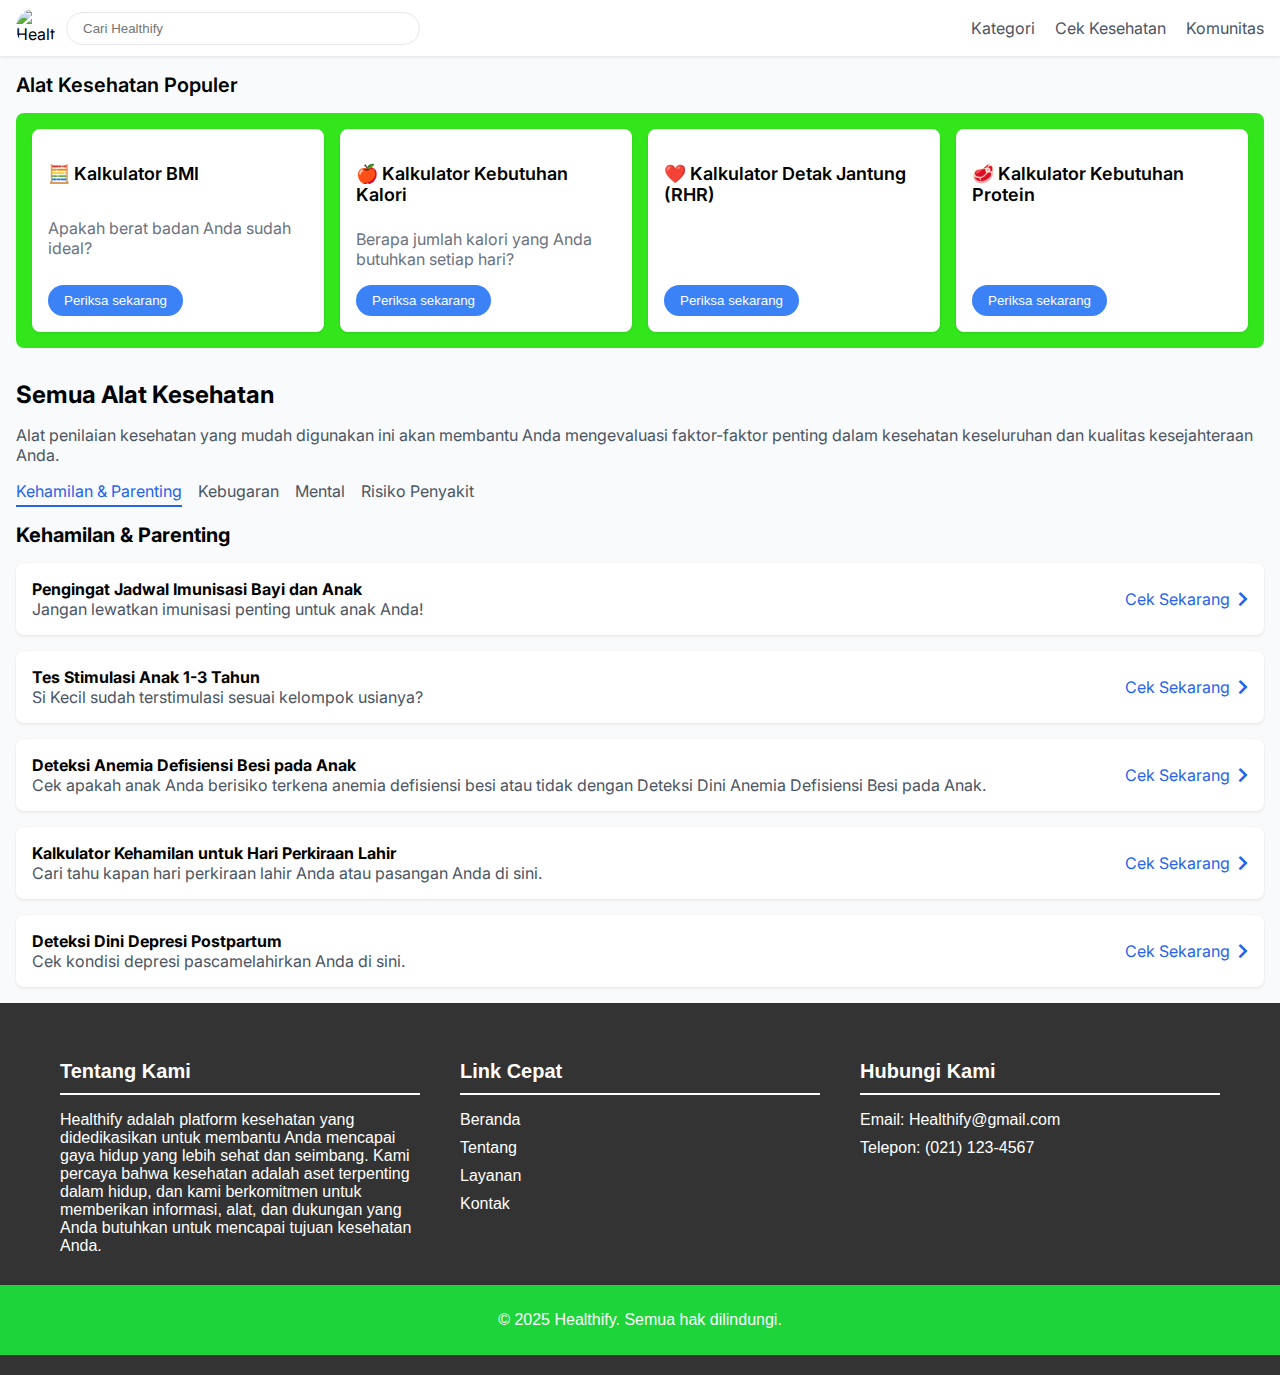
==== index.html @ 62775135 "Add files via upload" ====
<!DOCTYPE html>
<html lang="id">
<head>
    <meta charset="UTF-8">
    <meta name="viewport" content="width=device-width, initial-scale=1.0">
    <title>Health Tools</title>
    <link rel="stylesheet" href="style.css">
    <link href="https://cdnjs.cloudflare.com/ajax/libs/font-awesome/5.15.3/css/all.min.css" rel="stylesheet">
    <link href="https://fonts.googleapis.com/css2?family=Inter:wght@400;600&display=swap" rel="stylesheet">
</head>
<body>
    <header>
        <div class="container header-content">
            <div class="search-container">
                <img alt="Healthify logo" src="./Assets/healthify.png">
                <input placeholder="Cari Healthify" type="text">
            </div>
            <nav>
                <a href="#">Kategori</a>
                <a href="#">Cek Kesehatan</a>
                <a href="#">Komunitas</a>
            </nav>
        </div>
    </header>

    <main class="container">
        <section class="popular-tools">
            <h2>Alat Kesehatan Populer</h2>
            <div class="tools-container">
                <div class="tool-card">
                    <h3>🧮 Kalkulator BMI</h3>
                    <p>Apakah berat badan Anda sudah ideal?</p>
                    <a href="bmi.html">
                        <button>Periksa sekarang</button>
                    </a>
                    
                </div>
                <div class="tool-card">
                    <h3>🍎 Kalkulator Kebutuhan Kalori</h3>
                    <p>Berapa jumlah kalori yang Anda butuhkan setiap hari?</p>
                    <a href="bmr.html">
                        <button>Periksa sekarang</button>
                    </a>
                </div>
                <div class="tool-card">
                    <h3>❤️ Kalkulator Detak Jantung (RHR)</h3>
                    <a href="rhr.html">
                        <button>Periksa sekarang</button>
                    </a>
                </div>
                <div class="tool-card">
                    <h3>🥩 Kalkulator Kebutuhan Protein</h3>
                    <a href="protein.html">
                        <button>Periksa sekarang</button>
                    </a>
                </div>
            </div>
        </section>

        <div class="container2">
            <h1>Semua Alat Kesehatan</h1>
            <p>Alat penilaian kesehatan yang mudah digunakan ini akan membantu Anda mengevaluasi faktor-faktor penting dalam kesehatan keseluruhan dan kualitas kesejahteraan Anda.</p>
            <div class="tabs">
                <a href="#" class="active">Kehamilan &amp; Parenting</a>
                <a href="#">Kebugaran</a>
                <a href="#">Mental</a>
                <a href="#">Risiko Penyakit</a>
            </div>
            <h2>Kehamilan &amp; Parenting</h2>
            <div class="cardar">
                <div class="flex">
                    <div>
                        <h3>Pengingat Jadwal Imunisasi Bayi dan Anak</h3>
                        <p>Jangan lewatkan imunisasi penting untuk anak Anda!</p>
                    </div>
                </div>
                <a href="#">Cek Sekarang <i class="fas fa-chevron-right"></i></a>
            </div>
            <div class="cardar">
                <div class="flex">
                    <div>
                        <h3>Tes Stimulasi Anak 1-3 Tahun</h3>
                        <p>Si Kecil sudah terstimulasi sesuai kelompok usianya?</p>
                    </div>
                </div>
                <a href="#">Cek Sekarang <i class="fas fa-chevron-right"></i></a>
            </div>
            <div class="cardar">
                <div class="flex">
                    <div>
                        <h3>Deteksi Anemia Defisiensi Besi pada Anak</h3>
                        <p>Cek apakah anak Anda berisiko terkena anemia defisiensi besi atau tidak dengan Deteksi Dini Anemia Defisiensi Besi pada Anak.</p>
                    </div>
                </div>
                <a href="#">Cek Sekarang <i class="fas fa-chevron-right"></i></a>
            </div>
            <div class="cardar">
                <div class="flex">
                    <div>
                        <h3>Kalkulator Kehamilan untuk Hari Perkiraan Lahir</h3>
                        <p>Cari tahu kapan hari perkiraan lahir Anda atau pasangan Anda di sini.</p>
                    </div>
                </div>
                <a href="#">Cek Sekarang <i class="fas fa-chevron-right"></i></a>
            </div>
            <div class="cardar">
                <div class="flex">
                    <div>
                        <h3>Deteksi Dini Depresi Postpartum</h3>
                        <p>Cek kondisi depresi pascamelahirkan Anda di sini.</p>
                    </div>
                </div>
                <a href="#">Cek Sekarang <i class="fas fa-chevron-right"></i></a>
            </div>
        </div>
    </main>

    <footer>
        <div class="footer-container">
            <div class="footer-section about">
                <h2>Tentang Kami</h2>
                <p>Healthify adalah platform kesehatan yang didedikasikan untuk membantu Anda mencapai gaya hidup yang lebih sehat dan seimbang. Kami percaya bahwa kesehatan adalah aset terpenting dalam hidup, dan kami berkomitmen untuk memberikan informasi, alat, dan dukungan yang Anda butuhkan untuk mencapai tujuan kesehatan Anda.</p>
            </div>
            <div class="footer-section links">
                <h2>Link Cepat</h2>
                <ul>
                    <li><a href="#">Beranda</a></li>
                    <li><a href="#">Tentang</a></li>
                    <li><a href="#">Layanan</a></li>
                    <li><a href="#">Kontak</a></li>
                </ul>
            </div>
            <div class="footer-section contact">
                <h2>Hubungi Kami</h2>
                <p>Email: Healthify@gmail.com</p>
                <p>Telepon: (021) 123-4567</p>
            </div>
        </div>
        <div class="footer-bottom">
            <p>&copy; 2025 Healthify. Semua hak dilindungi.</p>
        </div>
    </footer>


    
    <script src="script.js"></script>
</body>
</html>
---- style.css ----
body {
    font-family: 'Inter', sans-serif;
    background-color: #F9FAFB;
    margin: 0;
    padding: 0;
}

.container {
    max-width: 100%;
    margin: 0 auto;
    padding: 0 16px;
}

header {
    background-color: #FFFFFF;
    box-shadow: 0 1px 3px rgba(0, 0, 0, 0.1);
    padding: 8px 0;
}

.header-content {
    display: flex;
    justify-content: space-between;
    align-items: center;
}

.search-container {
    display: flex;
    align-items: center;
    gap: 10px;
}

.search-container img {
    height: 40px;
    width: 40px;
    border-radius: 50%;
}

.search-container input {
    border: 1px solid #E5E7EB;
    border-radius: 9999px;
    padding: 8px 16px;
    width: 320px;
}

nav a {
    color: #4B5563;
    margin-left: 16px;
    text-decoration: none;
}

nav img {
    height: 40px;
    width: 40px;
    border-radius: 50%;
}

main {
    padding: 32px 0;
}

h2 {
    font-size: 1.25rem;
    font-weight: 600;
    margin-bottom: 16px;
}

.popular-tools, .all-tools {
    margin-bottom: 32px;
}

.popular-tools .tools-container, .all-tools .tools-container {
    background-color: #32e61b;
    padding: 16px;
    border-radius: 8px;
    display: flex;
    gap: 16px;

}

.tool-card {
    background-color: #FFFFFF;
    padding: 16px;
    border-radius: 8px;
    box-shadow: 0 1px 3px rgba(0, 0, 0, 0.1);
    flex: 1;
    display: flex;
    flex-direction: column; /* Susun elemen secara vertikal */
    justify-content: space-between; /* Pastikan tombol tetap di bawah */
    text-align: left; /* Pastikan teks sejajar ke kiri */
    min-height: 100%; /* Pastikan tinggi card konsisten */
}

.tool-card button {
    background-color: #3B82F6;
    color: #FFFFFF;
    padding: 8px 16px;
    border: none;
    border-radius: 9999px;
    cursor: pointer;
    align-self: flex-end; /* Pindahkan tombol ke kanan */
    margin-top: auto; /* Pastikan tombol tetap di bawah */
}


.tool-card h3 {
    font-size: 1.125rem;
    font-weight: 600;
    margin-bottom: 8px;
}

.tool-card p {
    color: #6B7280;
    margin-bottom: 16px;
}

.tool-card button {
    background-color: #3B82F6;
    color: #FFFFFF;
    padding: 8px 16px;
    border: none;
    border-radius: 9999px;
    cursor: pointer;
}


.container2 h1 {
    font-size: 24px;
    font-weight: bold;
    margin-bottom: 8px;
}
.container2 p {
    color: #4b5563;
    margin-bottom: 16px;
}
.container2 .tabs {
    display: flex;
    gap: 16px;
    margin-bottom: 16px;
}
.container2 .tabs a {
    color: #4b5563;
    text-decoration: none;
    padding-bottom: 4px;
}
.container2 .tabs a.active {
    color: #2563eb;
    border-bottom: 2px solid #2563eb;
}
.container2 h2 {
    font-size: 20px;
    font-weight: bold;
    margin-bottom: 16px;
}
.container2 .cardar {
    background-color: #ffffff;
    padding: 16px;
    border-radius: 8px;
    box-shadow: 0 1px 3px rgba(0, 0, 0, 0.1);
    display: flex;
    justify-content: space-between;
    align-items: center;
    margin-bottom: 16px;
}

.container2 .cardar h3 {
    font-size: 16px;
    font-weight: bold;
    margin: 0;
}
.container2 .cardar p {
    color: #4b5563;
    margin: 0;
}
.container2 .cardar a {
    color: #2563eb;
    text-decoration: none;
    display: flex;
    align-items: center;
}
.container2 .cardar a i {
    margin-left: 8px;
}


footer {
    background-color: #333;
    color: #fff;
    padding: 20px 0;
    font-family: Arial, sans-serif;
}

.footer-container {
    display: flex;
    justify-content: space-around;
    max-width: 1200px;
    margin: 0 auto;
}

.footer-section {
    flex: 1;
    padding: 20px;
}

.footer-section h2 {
    border-bottom: 2px solid #fff;
    padding-bottom: 10px;
}

.footer-section p {
    margin: 10px 0;
}

.footer-section ul {
    list-style-type: none;
    padding: 0;
}

.footer-section ul li {
    margin: 10px 0;
}

.footer-section ul li a {
    color: #fff;
    text-decoration: none;
}

.footer-section ul li a:hover {
    text-decoration: underline;
}

.footer-bottom {
    text-align: center;
    padding: 10px 0;
    background-color: #1dd43b;
}
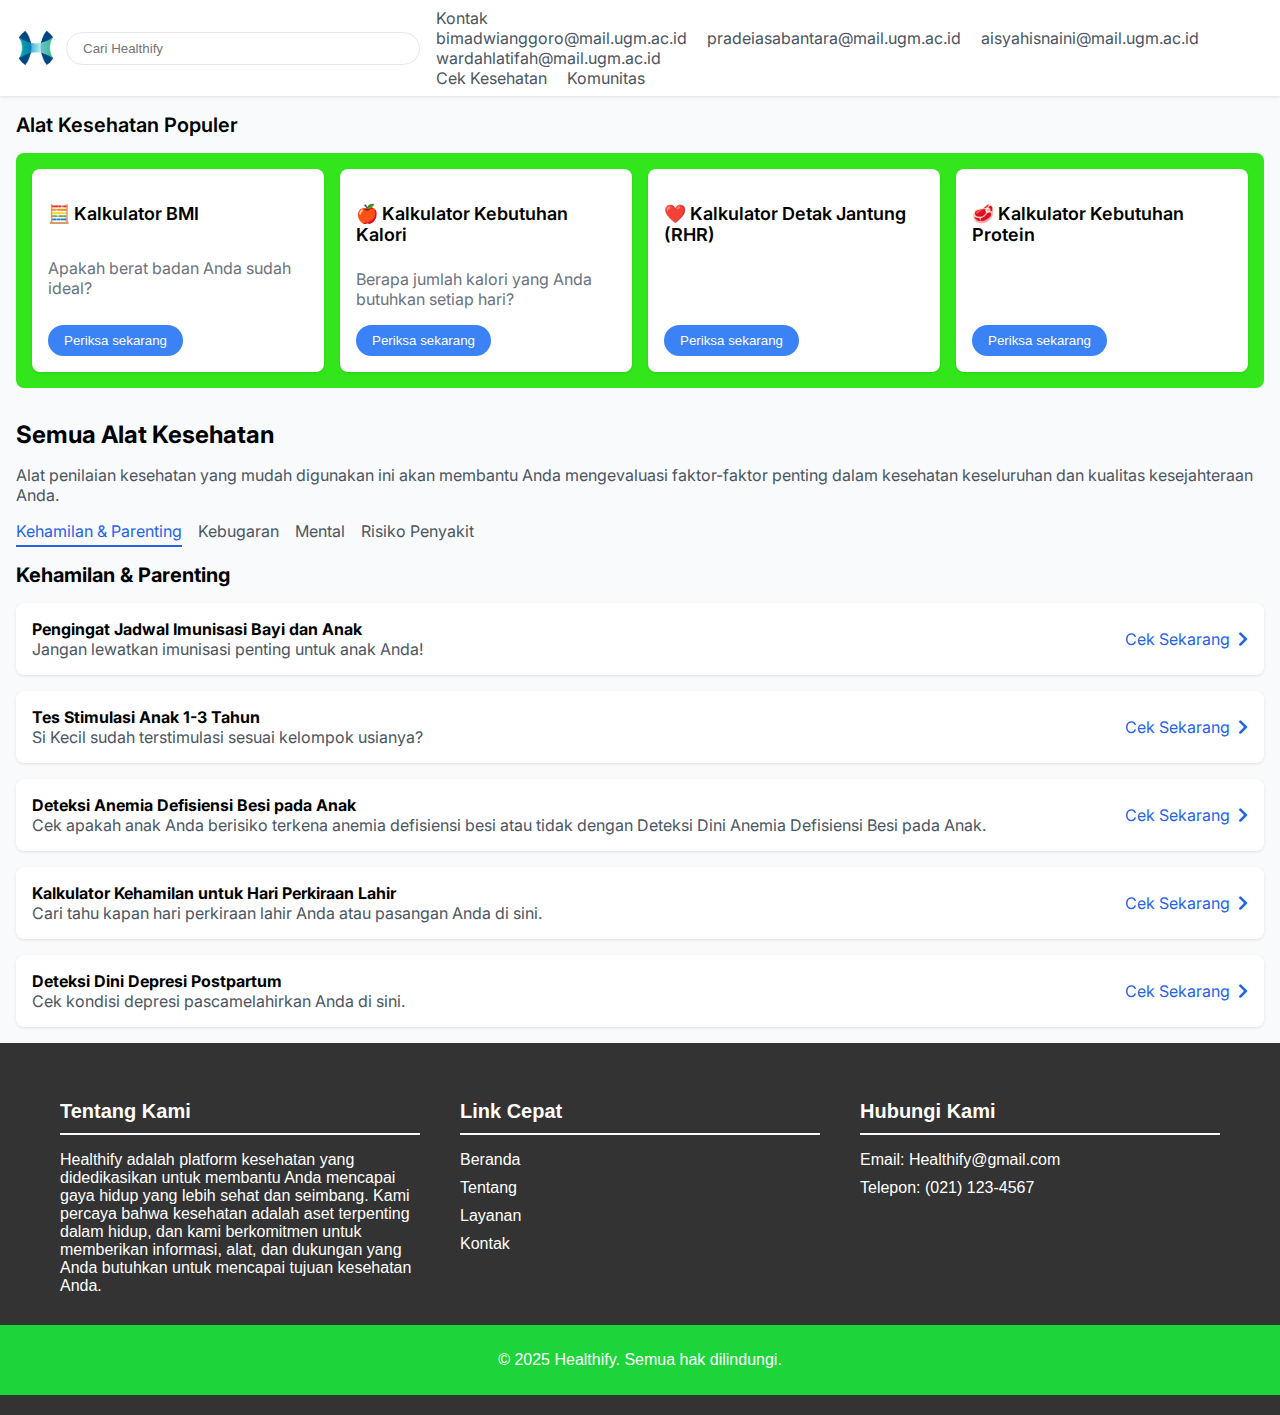
==== commit 674ceada: "Update index.html" ====
--- a/index.html
+++ b/index.html
@@ -15,8 +15,16 @@
                 <img alt="Healthify logo" src="./Assets/healthify.png">
                 <input placeholder="Cari Healthify" type="text">
             </div>
-            <nav>
-                <a href="#">Kategori</a>
+             <nav>
+                <div class="dropdown">
+                    <a href="#">Kontak</a>
+                    <div class="dropdown-content">
+                        <a href="mailto:bimadwianggoro@mail.ugm.ac.id">bimadwianggoro@mail.ugm.ac.id</a>
+                        <a href="mailto:pradeiasabantara@mail.ugm.ac.id">pradeiasabantara@mail.ugm.ac.id</a>
+                        <a href="mailto:aisyahisnaini@mail.ugm.ac.id">aisyahisnaini@mail.ugm.ac.id</a>
+                        <a href="mailto:wardahlatifah@mail.ugm.ac.id">wardahlatifah@mail.ugm.ac.id</a>
+                    </div>
+                </div>
                 <a href="#">Cek Kesehatan</a>
                 <a href="#">Komunitas</a>
             </nav>
